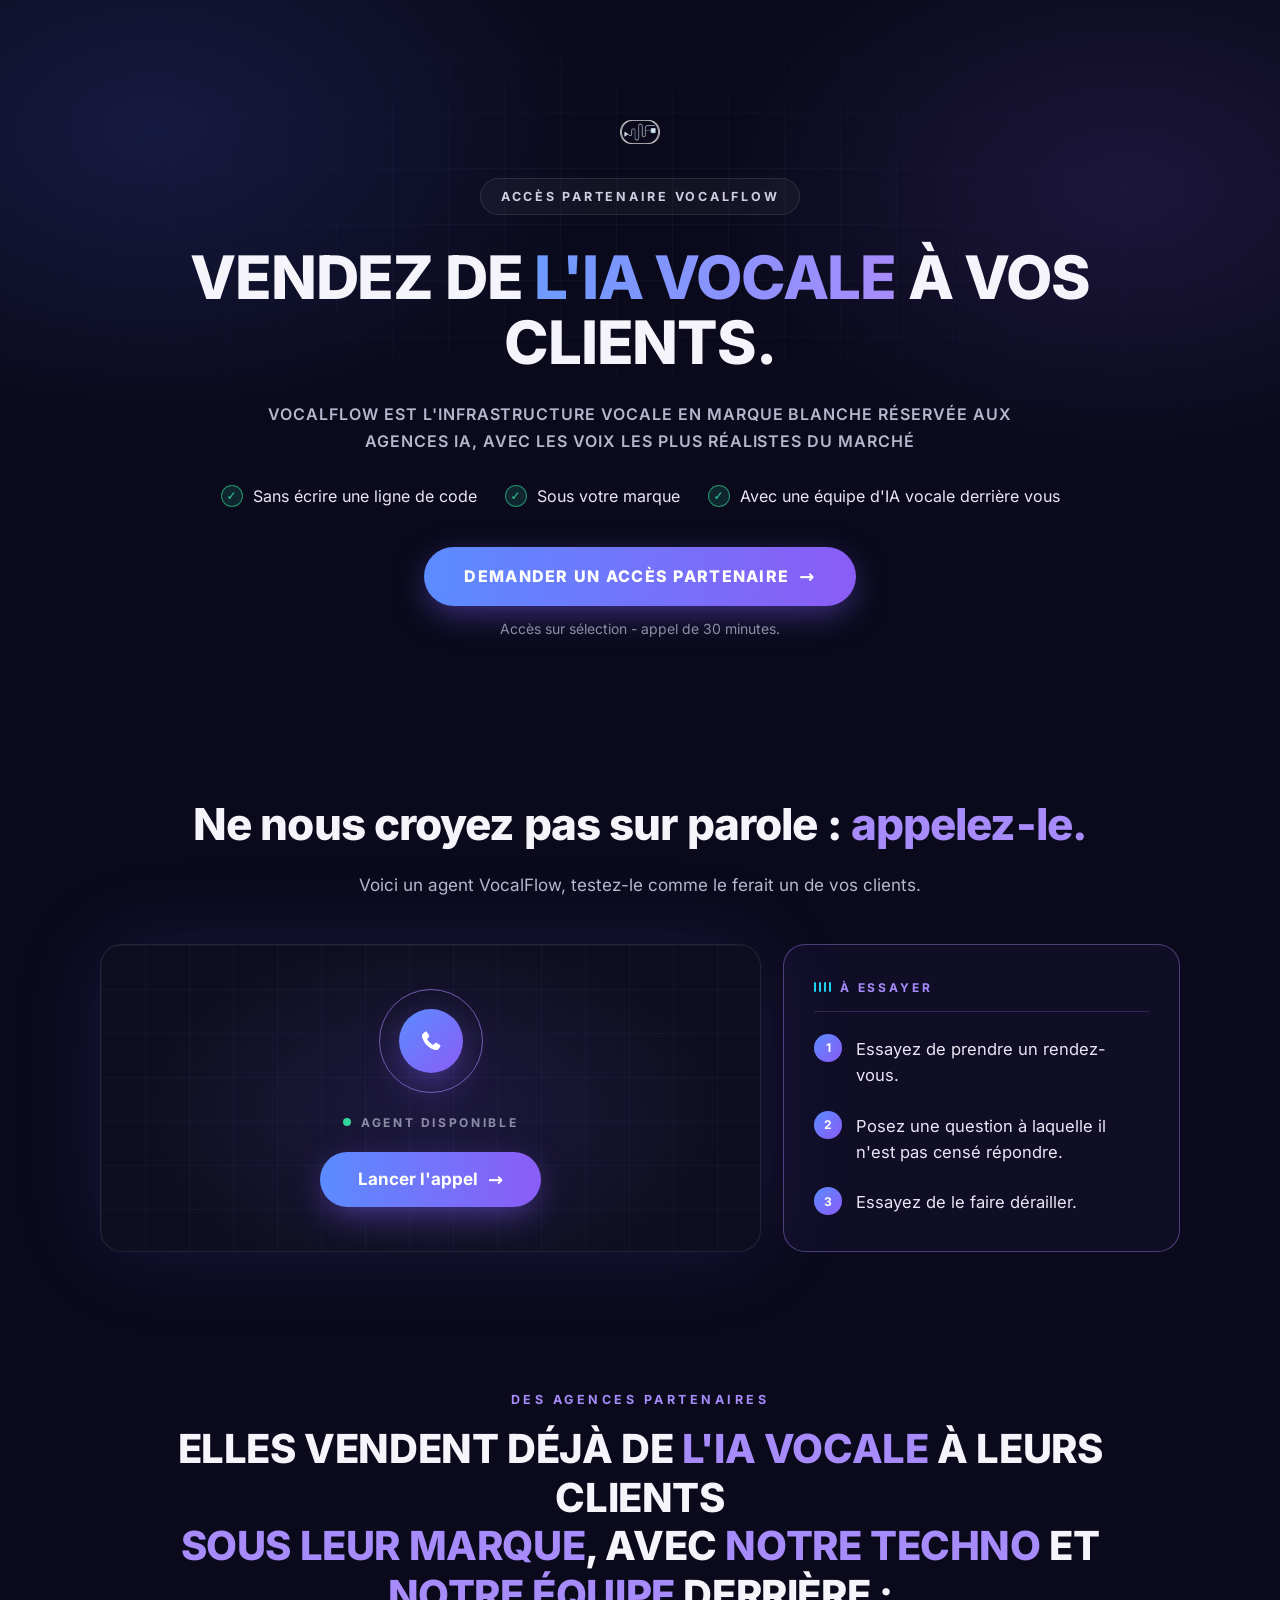
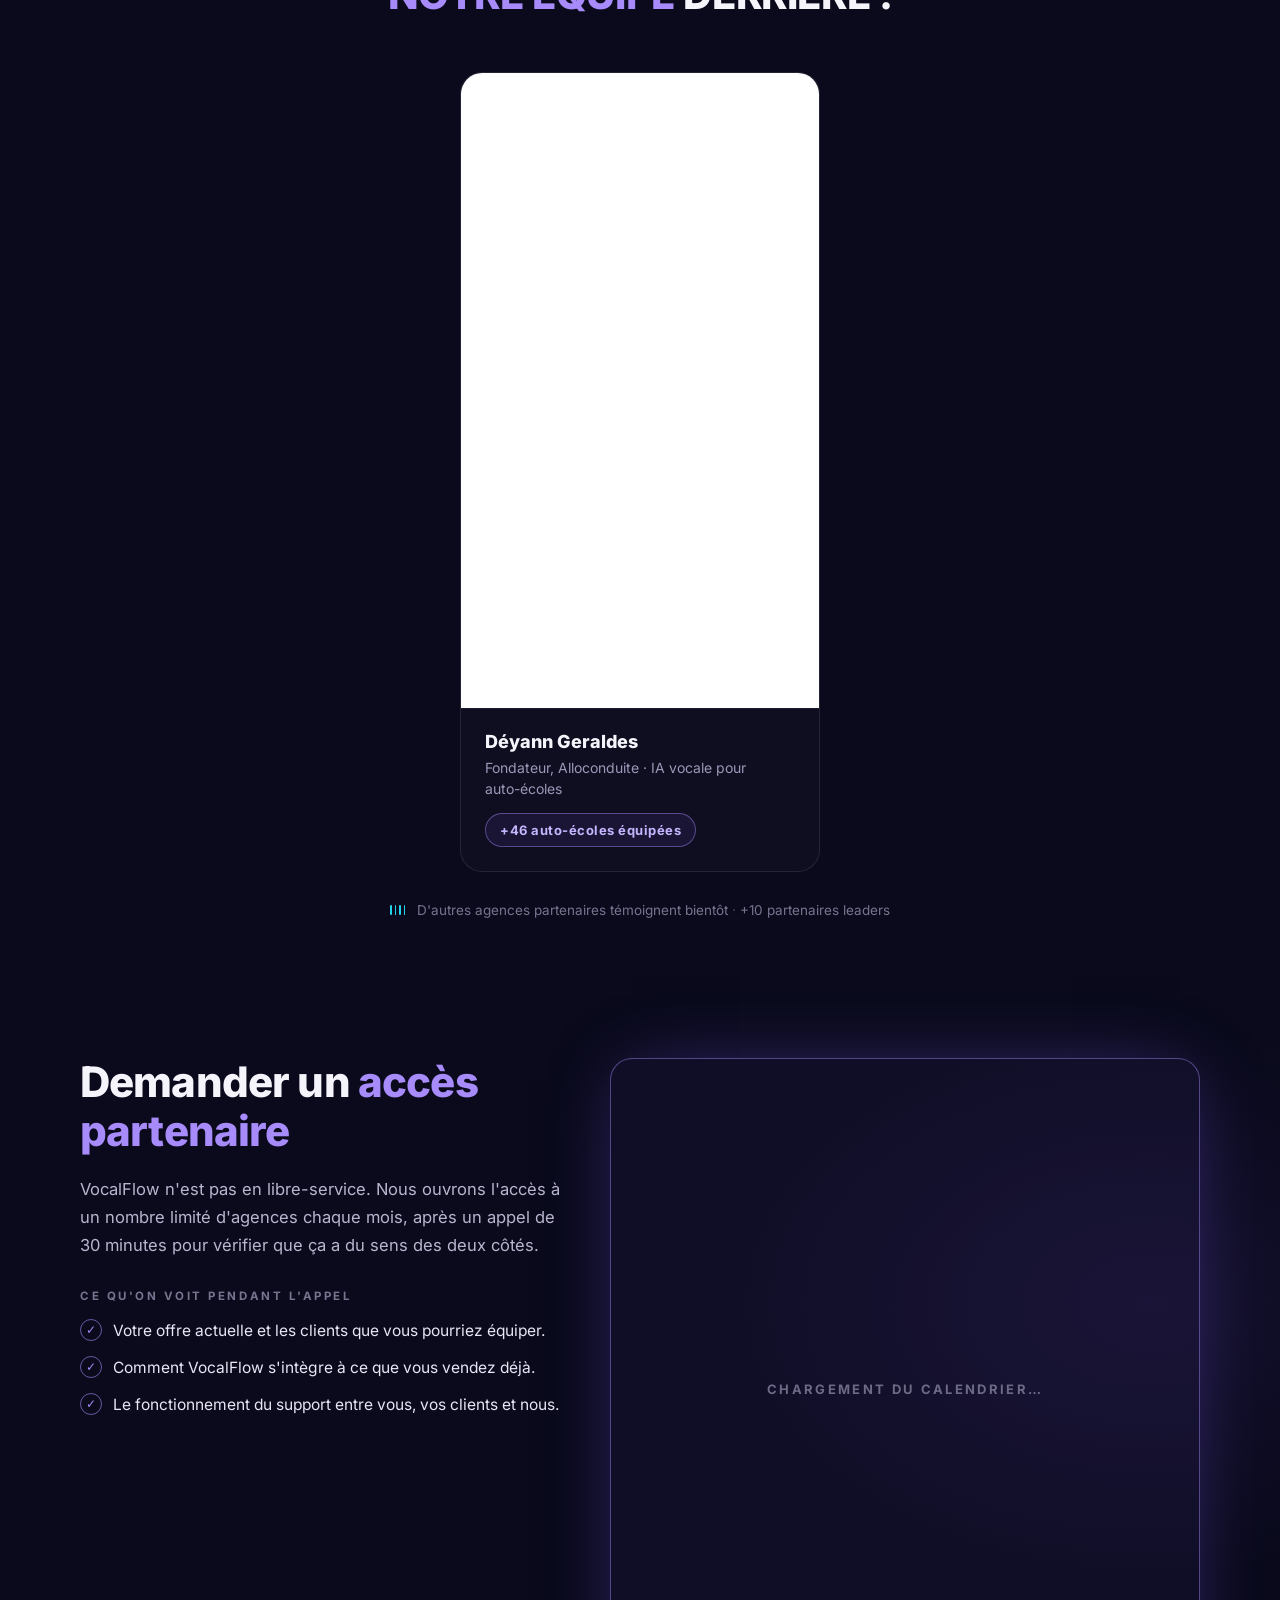
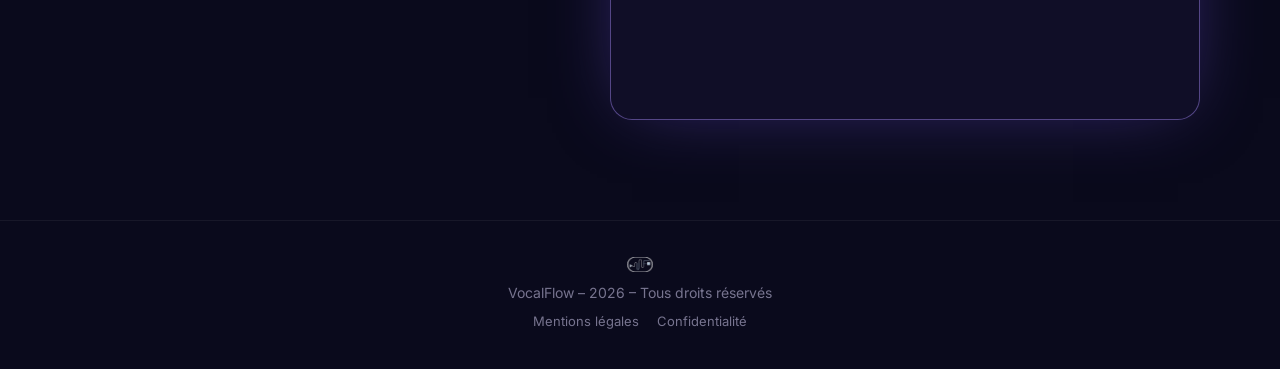
==== index.html @ cb021514 "Page partenaires VocalFlow (marque blanche) Site statique implémentant la maquette Claude Design « P" ====
<!DOCTYPE html>
<html lang="fr">
<head>
  <meta charset="utf-8">
  <meta name="viewport" content="width=device-width, initial-scale=1">
  <title>VocalFlow | Accès partenaire — IA vocale en marque blanche</title>
  <meta name="description" content="Vendez de l'IA vocale à vos clients, sous votre marque, avec une équipe d'IA vocale derrière vous. Accès partenaire sur sélection.">
  <meta name="theme-color" content="#0a0a1c">
  <meta name="color-scheme" content="dark">
  <meta property="og:type" content="website">
  <meta property="og:title" content="VocalFlow | Accès partenaire — IA vocale en marque blanche">
  <meta property="og:description" content="Vendez de l'IA vocale à vos clients, sous votre marque, avec une équipe d'IA vocale derrière vous. Accès partenaire sur sélection.">
  <meta property="og:locale" content="fr_FR">
  <meta property="og:site_name" content="VocalFlow">
  <!-- URLs absolues (obligatoires pour les aperçus LinkedIn/WhatsApp). Domaine supposé : partenaires.vocal-flow.fr — à confirmer.
       Si le domaine change : remplacer ici, dans les pages légales (canonical), robots.txt et sitemap.xml. -->
  <link rel="canonical" href="https://partenaires.vocal-flow.fr/">
  <meta property="og:url" content="https://partenaires.vocal-flow.fr/">
  <meta property="og:image" content="https://partenaires.vocal-flow.fr/assets/og.jpg">
  <meta property="og:image:width" content="1200">
  <meta property="og:image:height" content="630">
  <meta property="og:image:alt" content="VocalFlow — Accès partenaire">
  <meta name="twitter:card" content="summary_large_image">
  <link rel="icon" href="/favicon.ico" sizes="32x32">
  <link rel="icon" type="image/png" sizes="192x192" href="/assets/icons/icon-192.png">
  <link rel="apple-touch-icon" href="/assets/icons/apple-touch-icon.png">
  <link rel="manifest" href="/site.webmanifest">
  <link rel="preload" href="/assets/fonts/inter.woff2" as="font" type="font/woff2" crossorigin>
  <link rel="stylesheet" href="/styles.css">
  <script type="application/ld+json">
  {
    "@context": "https://schema.org",
    "@type": "Organization",
    "name": "VocalFlow",
    "url": "https://partenaires.vocal-flow.fr/",
    "logo": "https://partenaires.vocal-flow.fr/assets/vocalflow-logo.png",
    "description": "Infrastructure d'IA vocale en marque blanche réservée aux agences IA.",
    "email": "contact@vocal-flow.fr",
    "founder": {
      "@type": "Person",
      "name": "Yassir Larabi",
      "jobTitle": "Fondateur de VocalFlow",
      "sameAs": ["https://www.linkedin.com/in/yassir-larabi/"]
    },
    "address": { "@type": "PostalAddress", "addressLocality": "Aulnay-sous-Bois", "postalCode": "93600", "addressCountry": "FR" }
  }
  </script>
</head>
<body>
  <a class="skip-link" href="#hero">Aller au contenu</a>

  <!-- Halo qui suit la souris (pointeurs fins uniquement, voir main.js) -->
  <div class="spot" aria-hidden="true"></div>

  <div id="top" class="page">
    <main>

      <!-- 1 Hero -->
      <section id="hero" class="hero" aria-labelledby="hero-title">
        <div class="hero__grid" aria-hidden="true"></div>
        <div class="hero__inner">
          <div class="hero__logo rise">
            <picture><source type="image/webp" srcset="/assets/vocalflow-logo-240.webp"><img src="/assets/vocalflow-logo-240.png" alt="VocalFlow" width="240" height="143"></picture>
          </div>
          <div class="hero__pillwrap rise">
            <div class="pill"><span class="pill__text">Accès partenaire VocalFlow</span></div>
          </div>
          <h1 id="hero-title" class="hero__title rise">Vendez de <span class="grad-text">l'IA vocale</span> à vos clients.</h1>
          <p class="hero__lead rise">VocalFlow est l'infrastructure vocale en marque blanche réservée aux agences IA, avec les voix les plus réalistes du marché</p>
          <ul class="hero__checks rise" role="list">
            <li><span class="check check--green" aria-hidden="true">✓</span><span>Sans écrire une ligne de code</span></li>
            <li><span class="check check--green" aria-hidden="true">✓</span><span>Sous votre marque</span></li>
            <li><span class="check check--green" aria-hidden="true">✓</span><span>Avec une équipe d'IA vocale derrière vous</span></li>
          </ul>
          <div class="cta-block rise">
            <a href="#acces" class="btn btn--primary btn--hero">Demander un accès partenaire <span class="arrow" aria-hidden="true">→</span></a>
            <div class="cta-block__note">Accès sur sélection - appel de 30 minutes.</div>
          </div>
        </div>
      </section>

      <!-- 2 Test en direct -->
      <section id="demo-live" class="demo" aria-labelledby="demo-title">
        <h2 id="demo-title" class="demo__title">Ne nous croyez pas sur parole : <span class="accent">appelez-le.</span></h2>
        <p class="lead">Voici un agent VocalFlow, testez-le comme le ferait un de vos clients.</p>
        <div class="demo__grid">

          <div class="demo__card">
            <!-- Étape 0 : agent disponible -->
            <div class="demo__idle" data-step="0">
              <div class="rings" aria-hidden="true">
                <span class="rings__ring"></span>
                <span class="rings__ring rings__ring--late"></span>
                <span class="rings__core">
                  <svg width="26" height="26" viewBox="0 0 24 24" fill="none" aria-hidden="true"><path d="M6.6 3.5c.5-.4 1.2-.3 1.6.2l2 2.9c.4.5.3 1.2-.1 1.6l-1.3 1.2c-.3.3-.4.8-.2 1.2a12.5 12.5 0 0 0 4.8 4.8c.4.2.9.1 1.2-.2l1.2-1.3c.4-.4 1.1-.5 1.6-.1l2.9 2c.5.4.6 1.1.2 1.6l-1.3 1.7c-.8 1-2.1 1.5-3.4 1.1C10 18.7 5.3 14 3.8 8.2 3.4 6.9 3.9 5.6 4.9 4.8z" fill="#fff"></path></svg>
                </span>
              </div>
              <div class="status"><span class="status__dot" aria-hidden="true"></span><span class="status__text">Agent disponible</span></div>
              <button type="button" class="btn btn--primary btn--demo demo__reveal">Lancer l'appel <span class="arrow" aria-hidden="true">→</span></button>
            </div>

            <!-- Étape 1 : formulaire -->
            <form class="demo__form" data-step="1" hidden novalidate="false">
              <div class="status"><span class="status__dot" aria-hidden="true"></span><span class="status__text">Agent prêt à décrocher</span></div>
              <div class="demo__form-title">Une dernière étape avant l'appel</div>
              <label class="sr-only" for="lead-prenom">Votre prénom</label>
              <input id="lead-prenom" class="field" type="text" name="prenom" placeholder="Votre prénom" required autocomplete="given-name">
              <label class="sr-only" for="lead-email">Votre email professionnel</label>
              <input id="lead-email" class="field" type="email" name="email" placeholder="Votre email professionnel" required autocomplete="email">
              <button type="submit" class="btn btn--primary btn--submit">Afficher le numéro de l'agent →</button>
            </form>

            <!-- Étape 2 : numéro révélé -->
            <div class="demo__revealed" data-step="2" hidden tabindex="-1">
              <div class="demo__greeting">C'est à vous : appelez-le maintenant.</div>
              <a href="tel:+33189316089" class="demo__phone grad-text">+33 1 89 31 60 89</a>
              <div class="status status--small"><span class="status__dot status__dot--small" aria-hidden="true"></span><span class="status__hint">Notre agent décroche dans la seconde, 24h/24.</span></div>
            </div>
          </div>

          <aside class="demo__tips" aria-labelledby="tips-title">
            <div id="tips-title" class="demo__tips-head">
              <span class="wave" aria-hidden="true"><span></span><span></span><span></span><span></span></span>À essayer
            </div>
            <ol class="tips" role="list">
              <li><span class="tips__num" aria-hidden="true">1</span><span>Essayez de prendre un rendez-vous.</span></li>
              <li><span class="tips__num" aria-hidden="true">2</span><span>Posez une question à laquelle il n'est pas censé répondre.</span></li>
              <li><span class="tips__num" aria-hidden="true">3</span><span>Essayez de le faire dérailler.</span></li>
            </ol>
          </aside>

        </div>
      </section>

      <!-- 3 Témoignages -->
      <section id="temoignages" class="temo" aria-labelledby="temo-title">
        <p class="eyebrow">Des agences partenaires</p>
        <h2 id="temo-title" class="temo__title">Elles vendent déjà de <span class="accent">l'IA vocale</span> à leurs clients<br><span class="accent">sous leur marque</span>, avec <span class="accent">notre techno</span> et <span class="accent">notre équipe</span> derrière :</h2>

        <!-- Ajouter les prochains témoignages ici (copier un article) : la grille passe automatiquement en 2 puis 3 colonnes.
             À partir de 2 témoignages, retirer le bloc .temo__soon ci-dessous. -->
        <div class="temo__grid">
          <article class="temo__card">
            <div class="temo__video">
              <iframe src="https://play.gumlet.io/embed/6aafdd962ee0c1102cb9f667" title="Témoignage Déyann Geraldes, Alloconduite" loading="lazy" allow="autoplay; fullscreen; picture-in-picture; encrypted-media" allowfullscreen></iframe>
            </div>
            <div class="temo__body">
              <div>
                <div class="temo__name">Déyann Geraldes</div>
                <div class="temo__role">Fondateur, Alloconduite · IA vocale pour auto-écoles</div>
              </div>
              <span class="temo__badge">+46 auto-écoles équipées</span>
            </div>
          </article>
        </div>

        <div class="temo__soon">
          <span class="wave" aria-hidden="true"><span></span><span></span><span></span><span></span></span>
          <span class="temo__soon-text">D'autres agences partenaires témoignent bientôt <span class="temo__dot">·</span> +10 partenaires leaders</span>
        </div>
      </section>

      <!-- 4 Accès partenaire -->
      <section id="acces" class="access" aria-labelledby="access-title">
        <div class="access__grid">
          <div class="access__copy">
            <h2 id="access-title" class="access__title">Demander un <span class="accent">accès partenaire</span></h2>
            <p class="access__lead">VocalFlow n'est pas en libre-service. Nous ouvrons l'accès à un nombre limité d'agences chaque mois, après un appel de 30 minutes pour vérifier que ça a du sens des deux côtés.</p>
            <div class="access__kicker">Ce qu'on voit pendant l'appel</div>
            <ul class="checklist" role="list">
              <li><span class="check" aria-hidden="true">✓</span><span>Votre offre actuelle et les clients que vous pourriez équiper.</span></li>
              <li><span class="check" aria-hidden="true">✓</span><span>Comment VocalFlow s'intègre à ce que vous vendez déjà.</span></li>
              <li><span class="check" aria-hidden="true">✓</span><span>Le fonctionnement du support entre vous, vos clients et nous.</span></li>
            </ul>
          </div>
          <div class="access__cal">
            <div class="access__loading" aria-hidden="true">Chargement du calendrier…</div>
            <!-- L'URL Calendly est centralisée dans main.js (CALENDLY_URL) ; celle-ci sert de repli sans JS. -->
            <iframe class="access__iframe" data-calendly src="https://calendly.com/contact-vocal-flow/appel-d-acces-vocalflow?hide_gdpr_banner=1&amp;background_color=0d0d22&amp;text_color=f5f4fb&amp;primary_color=8b5cf6" title="Réserver un appel partenaire" loading="lazy"></iframe>
          </div>
        </div>
      </section>

    </main>

    <!-- Pied de page -->
    <footer class="footer">
      <div class="footer__inner">
        <picture><source type="image/webp" srcset="/assets/vocalflow-logo-240.webp"><img src="/assets/vocalflow-logo-240.png" alt="VocalFlow" width="240" height="143" class="footer__logo"></picture>
        <span class="footer__copy">VocalFlow – 2026 – Tous droits réservés</span>
        <nav class="footer__links" aria-label="Liens légaux">
          <a href="/mentions-legales">Mentions légales</a>
          <a href="/politique-confidentialite">Confidentialité</a>
        </nav>
      </div>
    </footer>
  </div>

  <script src="/main.js" defer></script>
</body>
</html>
---- styles.css ----
/* ==========================================================================
   VocalFlow — Accès partenaire (marque blanche)
   Implémentation fidèle de design-source/Partenaires VocalFlow.dc.html
   Fond #0a0a1c, dégradés bleu → violet, police Inter (auto-hébergée).
   ========================================================================== */

/* ---------- Police auto-hébergée (Inter variable, sous-ensemble latin, licence OFL : assets/fonts/OFL-Inter.txt) ---------- */
@font-face {
  font-family: 'Inter';
  font-style: normal;
  font-weight: 400 800;
  font-display: swap;
  src: url('assets/fonts/inter.woff2') format('woff2');
  unicode-range: U+0000-00FF, U+0131, U+0152-0153, U+02BB-02BC, U+02C6, U+02DA, U+02DC, U+0304, U+0308, U+0329, U+2000-206F, U+20AC, U+2122, U+2191, U+2193, U+2212, U+2215, U+FEFF, U+FFFD;
}

:root {
  --bg: #0a0a1c;
  --bg-2: #0d0d22;

  --ink: #f5f4fb;
  --body: #b8b6cf;
  --soft: #cfcde0;
  --list: #e8e6f5;
  --muted: #9b97b8;
  --muted-2: #8f8ca8;
  --muted-3: #77748f;
  --muted-4: #6d6a85;
  --muted-5: #4f4c66;

  --accent: #a78bfa;
  --accent-2: #c4b5fd;
  --blue: #6d9bff;
  --cyan: #22d3ee;
  --green: #34d399;

  --grad-btn: linear-gradient(93deg, #5b8cff, #8b5cf6);
  --grad-text: linear-gradient(92deg, #6d9bff, #a78bfa);
  --grad-badge: linear-gradient(135deg, #5b8cff, #8b5cf6);

  --card: rgba(255, 255, 255, .02);
  --line: rgba(255, 255, 255, .09);
  --line-soft: rgba(255, 255, 255, .07);
  --line-faint: rgba(255, 255, 255, .06);
  --line-input: rgba(255, 255, 255, .12);

  --shadow-btn: 0 10px 34px -6px rgba(124, 92, 246, .55);
  --shadow-btn-hover: 0 16px 40px -6px rgba(124, 92, 246, .7);

  --font: 'Inter', system-ui, -apple-system, 'Segoe UI', Roboto, 'Helvetica Neue', Arial, sans-serif;
  --ease: cubic-bezier(.22, 1, .36, 1);

  color-scheme: dark;
}

/* ---------- Base ---------- */
*, *::before, *::after { box-sizing: border-box; }

html {
  scroll-behavior: smooth;
  scroll-padding-top: 40px;
  -webkit-text-size-adjust: 100%;
}

body {
  margin: 0;
  background: var(--bg);
  color: var(--ink);
  font-family: var(--font);
  line-height: normal; /* comme la maquette : les interlignes sont posés élément par élément */
  -webkit-font-smoothing: antialiased;
  -moz-osx-font-smoothing: grayscale;
}

.page { position: relative; overflow: clip; }

a { color: var(--accent); text-decoration: none; }
a:hover { color: var(--accent-2); }
a:focus-visible, button:focus-visible, input:focus-visible { outline: 2px solid var(--accent); outline-offset: 3px; }
.sr-only { position: absolute; width: 1px; height: 1px; padding: 0; margin: -1px; overflow: hidden; clip: rect(0 0 0 0); clip-path: inset(50%); white-space: nowrap; border: 0; }

img { display: block; max-width: 100%; height: auto; }
h1, h2, h3, p, ul, ol { margin: 0; }
ul, ol { padding: 0; list-style: none; }
@media (max-width: 1199px) { h1, h2, h3 { text-wrap: balance; } p { text-wrap: pretty; } }

.skip-link {
  position: absolute; left: 16px; top: -60px; z-index: 1000;
  padding: 10px 16px; border-radius: 999px; background: var(--ink); color: var(--bg); font-weight: 700;
}
.skip-link:focus { top: 16px; }

/* ---------- Utilitaires ---------- */
.grad-text {
  background: var(--grad-text);
  -webkit-background-clip: text; background-clip: text;
  -webkit-text-fill-color: transparent; color: transparent;
}
.accent { color: var(--accent); }

.eyebrow {
  text-align: center; font-size: 12.5px; letter-spacing: .28em; font-weight: 700;
  color: var(--accent); text-transform: uppercase;
}
.lead { max-width: 640px; margin: 20px auto 0; text-align: center; font-size: 17px; line-height: 1.7; color: var(--body); }

.check {
  width: 22px; height: 22px; border-radius: 50%; border: 1px solid rgba(167, 139, 250, .6);
  color: var(--accent); font-size: 12px; display: inline-flex; align-items: center; justify-content: center; flex-shrink: 0;
}
.check--green { background: rgba(52, 211, 153, .14); border-color: rgba(52, 211, 153, .6); color: var(--green); }
.checklist { display: flex; flex-direction: column; gap: 13px; }
.checklist li { display: flex; gap: 11px; font-size: 15.5px; line-height: 1.55; color: var(--list); }

/* ---------- Boutons ---------- */
.btn {
  display: inline-flex; align-items: center; justify-content: center; gap: 10px;
  border-radius: 999px; border: 0; font: inherit; font-weight: 700; cursor: pointer; white-space: nowrap;
  transition: transform .2s ease, box-shadow .2s ease, background-color .2s ease, color .2s ease;
}
.btn .arrow { font-size: 18px; }
.btn--primary { background: var(--grad-btn); color: #fff; box-shadow: var(--shadow-btn); }
.btn--primary:hover { color: #fff; }
.btn--hero { padding: 19px 40px; font-size: 16px; font-weight: 800; letter-spacing: .08em; text-transform: uppercase; }
.btn--demo { padding: 17px 38px; font-size: 17px; }
.btn--submit { width: 100%; padding: 16px 24px; font-size: 16.5px; }
.btn--ghost { padding: 17px 34px; font-size: 17px; font-weight: 600; background: rgba(255, 255, 255, .045); border: 1px solid rgba(255, 255, 255, .13); color: var(--ink); }
.btn--ghost:hover { background: rgba(255, 255, 255, .08); color: var(--ink); }
.btn--back { padding: 10px 18px; font-size: 14.5px; font-weight: 600; }
.btn--back__short { display: none; }
.btn--final { padding: 18px 38px; font-size: 17.5px; }

@media (hover: hover) {
  .btn--primary:hover { transform: translateY(-2px); box-shadow: var(--shadow-btn-hover); }
}

.cta-block { display: flex; flex-direction: column; align-items: center; gap: 14px; margin-top: 40px; }
.cta-block__note { font-size: 14px; color: var(--muted-2); text-align: center; }

/* ---------- Animations ---------- */
@keyframes pulseDot { 0%, 100% { opacity: 1; box-shadow: 0 0 0 0 rgba(52, 211, 153, .55); } 50% { opacity: .75; box-shadow: 0 0 0 6px rgba(52, 211, 153, 0); } }
@keyframes riseIn { from { opacity: 0; transform: translateY(26px); filter: blur(10px); } to { opacity: 1; transform: translateY(0); filter: blur(0); } }
@keyframes waveBar { 0%, 100% { transform: scaleY(.35); } 50% { transform: scaleY(1); } }
@keyframes ringOut { 0% { transform: scale(.62); opacity: .9; } 100% { transform: scale(1.35); opacity: 0; } }
@keyframes fadeOnly { from { opacity: 0; } to { opacity: 1; } }

/* Une fois l'entrée jouée, main.js pose .is-in : l'animation est retirée (libère les calques du compositeur). */
.is-in { animation: none !important; opacity: 1; transform: none; filter: none; }

.wave { display: inline-flex; align-items: center; gap: 3.5px; height: 10px; }
.wave span { width: 1.5px; height: 10px; border-radius: 2px; background: var(--cyan); transform-origin: center; animation: waveBar 1.1s ease-in-out infinite; }
.wave span:nth-child(2) { animation-duration: 1.3s; animation-delay: .15s; }
.wave span:nth-child(3) { animation-duration: .9s; animation-delay: .3s; }
.wave span:nth-child(4) { animation-duration: 1.2s; animation-delay: .45s; }

/* ---------- Halo suivant la souris ---------- */
.spot {
  position: fixed; top: 0; left: 0; width: 640px; height: 640px; margin: -320px 0 0 -320px; z-index: 0;
  pointer-events: none; will-change: transform; transform: translate3d(-1000px, -1000px, 0);
  background: radial-gradient(circle closest-side, rgba(78, 217, 234, .13), transparent 100%);
}

/* ---------- 1 Hero ---------- */
.hero {
  position: relative; padding: 120px 24px 90px;
  background-image:
    radial-gradient(700px 460px at 12% 18%, rgba(91, 108, 255, .16), transparent 65%),
    radial-gradient(640px 420px at 88% 26%, rgba(139, 92, 246, .14), transparent 65%);
}
.hero__grid {
  position: absolute; inset: 0;
  background-image: linear-gradient(rgba(148, 163, 255, .05) 1px, transparent 1px), linear-gradient(90deg, rgba(148, 163, 255, .05) 1px, transparent 1px);
  background-size: 56px 56px;
  -webkit-mask-image: radial-gradient(ellipse 75% 62% at 50% 32%, #000 0%, transparent 72%);
  mask-image: radial-gradient(ellipse 75% 62% at 50% 32%, #000 0%, transparent 72%);
}
.hero__inner { position: relative; max-width: 980px; margin: 0 auto; text-align: center; }

/* Maquette : PNG 400 × 400 dont le glyphe occupe 54,5 % de la hauteur, affiché à 44 px → logo recadré à 24 px. */
.hero__logo { display: flex; justify-content: center; margin-bottom: 34px; }
.hero__logo img { height: 24px; width: auto; }

.hero__pillwrap { display: flex; justify-content: center; }
.pill {
  display: inline-flex; align-items: center; gap: 11px; padding: 10px 20px; border-radius: 999px;
  background: rgba(255, 255, 255, .04); border: 1px solid rgba(255, 255, 255, .1);
}
.pill__text { font-size: 12.5px; letter-spacing: .22em; font-weight: 700; color: var(--soft); text-transform: uppercase; }

.hero__title {
  font-size: clamp(34px, 7.4vw, 60px); font-weight: 800; line-height: 1.08; letter-spacing: -.02em; text-transform: uppercase;
  color: var(--ink); margin: 30px auto 0; max-width: 900px;
}
.hero__lead {
  margin: 26px auto 0; max-width: 760px; font-size: clamp(14px, 1.8vw, 16px); line-height: 1.7; letter-spacing: .06em;
  font-weight: 600; text-transform: uppercase; color: var(--body);
}
.hero__checks { display: flex; justify-content: center; gap: 28px; flex-wrap: wrap; margin-top: 30px; }
.hero__checks li { display: flex; align-items: center; gap: 10px; font-size: 16px; color: var(--list); }

/* Entrées en cascade (délais de la maquette) */
.rise { animation: riseIn .85s var(--ease) both; }
.hero__logo.rise { animation-delay: .05s; }
.hero__pillwrap.rise { animation-delay: .15s; }
.hero__title.rise { animation-delay: .28s; }
.hero__lead.rise { animation-delay: .4s; }
.hero__checks.rise { animation-delay: .5s; }
.cta-block.rise { animation-delay: .62s; }

/* ---------- 2 Test en direct ---------- */
.demo { position: relative; padding: 70px 24px 40px; }
.demo__title { font-size: clamp(30px, 5.2vw, 44px); font-weight: 800; letter-spacing: -.02em; text-align: center; color: var(--ink); line-height: normal; }
.demo__grid {
  max-width: 1080px; margin: 44px auto 0; display: grid; grid-template-columns: minmax(0, 1.25fr) minmax(0, .75fr); gap: 22px; align-items: stretch;
}

.demo__card {
  position: relative; overflow: hidden; border-radius: 22px; padding: 44px 36px; text-align: center;
  background-color: var(--card); border: 1px solid var(--line);
  box-shadow: 0 0 90px rgba(124, 92, 246, .14);
  display: flex; flex-direction: column; justify-content: center;
  background-image:
    radial-gradient(420px 260px at 50% 55%, rgba(124, 92, 246, .14), transparent 70%),
    linear-gradient(rgba(148, 163, 255, .045) 1px, transparent 1px),
    linear-gradient(90deg, rgba(148, 163, 255, .045) 1px, transparent 1px);
  background-size: auto, 44px 44px, 44px 44px;
}

.demo__idle { display: flex; flex-direction: column; align-items: center; gap: 22px; }
.demo__idle[hidden], .demo__form[hidden], .demo__revealed[hidden] { display: none; }

.rings { position: relative; width: 104px; height: 104px; display: flex; align-items: center; justify-content: center; }
.rings__ring { position: absolute; inset: 0; border-radius: 50%; border: 1px solid rgba(167, 139, 250, .35); animation: ringOut 2.6s ease-out infinite; }
.rings__ring--late { animation-delay: 1.3s; }
.rings__core {
  position: relative; width: 64px; height: 64px; border-radius: 50%; background: var(--grad-badge);
  display: flex; align-items: center; justify-content: center; box-shadow: 0 12px 40px -8px rgba(124, 92, 246, .75);
}

.status { display: flex; align-items: center; justify-content: center; gap: 10px; }
.status__dot { width: 8px; height: 8px; border-radius: 50%; background: var(--green); animation: pulseDot 2s ease infinite; }
.status__dot--small { width: 7px; height: 7px; }
.status__text { font-size: 12px; letter-spacing: .22em; font-weight: 700; color: var(--muted-2); text-transform: uppercase; }
.status--small { gap: 9px; margin-top: 16px; }
.status__hint { font-size: 14.5px; color: var(--muted); }

.demo__form {
  max-width: 420px; width: 100%; margin: 0 auto; display: flex; flex-direction: column; align-items: stretch; gap: 14px;
  animation: riseIn .6s var(--ease) both;
}
.demo__form-title { font-size: 24px; font-weight: 800; letter-spacing: -.01em; color: var(--ink); line-height: 1.25; margin-bottom: 8px; }
.field {
  width: 100%; padding: 15px 18px; border-radius: 12px; background: rgba(255, 255, 255, .04); border: 1px solid var(--line-input);
  color: var(--ink); font-size: 15.5px; font-family: inherit; outline: none; transition: border-color .2s ease, background-color .2s ease;
}
.field::placeholder { color: var(--muted-2); }
.field:focus { border-color: rgba(167, 139, 250, .7); background: rgba(139, 92, 246, .06); }
.field:focus-visible { outline: none; }

.demo__revealed { outline: none; }
.demo__greeting { font-size: 22px; font-weight: 700; letter-spacing: -.01em; color: var(--ink); animation: riseIn .7s var(--ease) both; }
.demo__phone {
  display: block; margin-top: 14px; font-size: clamp(34px, 8vw, 56px); font-weight: 800; letter-spacing: -.01em; line-height: 1.1;
  animation: riseIn .7s var(--ease) .08s both;
}
.demo__revealed .status--small { animation: riseIn .7s var(--ease) .16s both; }

.demo__tips {
  background: rgba(139, 92, 246, .05); border: 1px solid rgba(167, 139, 250, .4); border-radius: 22px; padding: 32px 30px;
  display: flex; flex-direction: column; justify-content: center; gap: 22px;
}
.demo__tips-head {
  display: flex; align-items: center; gap: 9px; font-size: 12px; letter-spacing: .24em; font-weight: 700; color: var(--accent);
  text-transform: uppercase; padding-bottom: 16px; border-bottom: 1px solid rgba(167, 139, 250, .2);
}
.tips { display: flex; flex-direction: column; gap: 22px; }
.tips li { display: flex; gap: 14px; align-items: flex-start; font-size: 16.5px; line-height: 1.6; color: var(--list); }
.tips li > span:last-child { padding-top: 2px; }
.tips__num {
  width: 28px; height: 28px; border-radius: 50%; background: var(--grad-badge); flex-shrink: 0;
  display: inline-flex; align-items: center; justify-content: center; font-weight: 700; font-size: 12px; color: #fff;
}

/* ---------- 3 Témoignages ---------- */
.temo { padding: 100px 24px 40px; }
.temo__title {
  font-size: clamp(26px, 4.6vw, 40px); font-weight: 800; letter-spacing: -.01em; line-height: 1.22; text-align: center; text-transform: uppercase;
  color: var(--ink); margin: 18px auto 0; max-width: 1000px;
}
/* Maquette : repeat(min(n, 3), 360px) centré → auto-fit sur 360 px donne 1, 2 ou 3 colonnes selon le nombre de cartes. */
.temo__grid {
  max-width: 1180px; margin: 52px auto 0; display: grid; grid-template-columns: repeat(auto-fit, min(360px, 100%));
  gap: 22px; align-items: stretch; justify-content: center;
}
.temo__card { background: var(--card); border: 1px solid var(--line); border-radius: 22px; overflow: hidden; display: flex; flex-direction: column; }
.temo__video { position: relative; aspect-ratio: 9 / 16; background: var(--bg-2); border-bottom: 1px solid var(--line-soft); }
.temo__video iframe { position: absolute; inset: 0; width: 100%; height: 100%; border: 0; display: block; }
.temo__body { padding: 22px 24px 24px; display: flex; flex-direction: column; gap: 14px; }
.temo__name { font-size: 18px; font-weight: 800; color: var(--ink); }
.temo__role { margin-top: 5px; font-size: 14px; line-height: 1.5; color: var(--muted); }
.temo__badge {
  align-self: flex-start; display: inline-flex; align-items: center; gap: 8px; padding: 8px 14px; border-radius: 999px;
  background: rgba(139, 92, 246, .1); border: 1px solid rgba(167, 139, 250, .45); color: var(--accent-2);
  font-size: 13px; font-weight: 700; letter-spacing: .04em; white-space: nowrap;
}
.temo__soon { display: flex; align-items: center; justify-content: center; gap: 12px; margin-top: 30px; text-align: center; flex-wrap: wrap; }
.temo__soon .wave { gap: 3px; }
.temo__soon-text { font-size: 13.5px; color: var(--muted-3); }
.temo__dot { color: var(--muted-5); }

/* ---------- 4 Accès partenaire ---------- */
.access { position: relative; padding: 100px 24px; background-image: radial-gradient(640px 420px at 90% 40%, rgba(139, 92, 246, .08), transparent 65%); }
.access__grid { max-width: 1120px; margin: 0 auto; display: grid; grid-template-columns: minmax(0, .9fr) minmax(0, 1.1fr); gap: 48px; align-items: start; }
.access__title { font-size: clamp(30px, 5vw, 42px); font-weight: 800; letter-spacing: -.02em; line-height: 1.15; color: var(--ink); }
.access__lead { margin: 20px 0 0; font-size: 16.5px; line-height: 1.7; color: var(--body); }
.access__kicker { margin-top: 30px; font-size: 11.5px; letter-spacing: .22em; color: var(--muted-3); font-weight: 700; text-transform: uppercase; }
.access__copy .checklist { margin-top: 16px; }
.access__cal {
  position: relative; min-height: 640px; overflow: hidden; border-radius: 22px;
  background: rgba(139, 92, 246, .05); border: 1px solid rgba(167, 139, 250, .45);
  box-shadow: 0 0 70px -22px rgba(124, 92, 246, .5);
}
.access__loading {
  position: absolute; inset: 0; display: flex; align-items: center; justify-content: center; pointer-events: none;
  color: var(--muted-4); font-size: 13px; letter-spacing: .18em; font-weight: 700; text-transform: uppercase;
}
.access__iframe { position: relative; display: block; width: 100%; height: 660px; border: 0; background: transparent; }

/* ---------- Pied de page ---------- */
.footer { border-top: 1px solid var(--line-faint); }
.footer__inner { max-width: 1400px; margin: 0 auto; padding: 36px 40px 40px; display: flex; flex-direction: column; align-items: center; gap: 12px; }
.footer__logo { height: 15px; width: auto; opacity: .85; } /* 28 px dans la maquette × 0,545 (logo recadré) */
.footer__copy { font-size: 14px; color: var(--muted-3); }
.footer__links { display: flex; gap: 18px; flex-wrap: wrap; justify-content: center; }
.footer__links a { font-size: 13px; color: var(--muted-3); }
.footer__links a:hover, .footer__links a[aria-current="page"] { color: var(--accent-2); }

/* ---------- Pages simples : mentions légales, confidentialité, 404 ---------- */
.nav-wrap { position: sticky; top: 0; z-index: 60; background: rgba(8, 8, 24, .66); border-bottom: 1px solid rgba(255, 255, 255, .05); backdrop-filter: blur(16px); -webkit-backdrop-filter: blur(16px); }
.nav { max-width: 1400px; margin: 0 auto; padding: 0 40px; height: 76px; display: flex; align-items: center; justify-content: space-between; gap: 16px; }
.brand { display: flex; align-items: center; gap: 11px; }
.brand img { height: 21px; width: auto; }
.brand__name { font-weight: 800; font-size: 19px; letter-spacing: -.01em; }
.brand__name.grad-text { background: linear-gradient(92deg, #8fb0ff, #a78bfa); -webkit-background-clip: text; background-clip: text; }

.simple { max-width: 820px; margin: 0 auto; padding: 56px 24px 96px; }
.simple--center { text-align: center; display: flex; flex-direction: column; align-items: center; gap: 18px; padding-top: 22vh; min-height: 70vh; }
.simple--center h1 { font-size: clamp(30px, 4.6vw, 48px); font-weight: 800; letter-spacing: -.02em; }
.simple--center p { color: var(--body); max-width: 520px; line-height: 1.6; }
.simple--center .btn { margin-top: 8px; }
.simple--center .eyebrow { margin-bottom: -6px; }

.legal h1 { font-size: clamp(32px, 5vw, 52px); font-weight: 800; letter-spacing: -.02em; line-height: 1.1; margin: 14px 0; }
.legal__intro { color: var(--body); font-size: 16px; line-height: 1.65; margin: 0 0 10px; }
.legal__date { color: var(--muted-2); font-size: 12px; letter-spacing: .2em; font-weight: 700; text-transform: uppercase; margin: 0 0 44px; }
.legal__card { border: 1px solid var(--line); border-radius: 18px; background: var(--card); padding: clamp(22px, 4vw, 36px); margin-bottom: 20px; }
.legal__card h2 { font-size: 21px; font-weight: 700; letter-spacing: -.01em; margin: 0 0 16px; }
.legal__card p { margin: 0 0 14px; color: var(--soft); font-size: 15.5px; line-height: 1.65; }
.legal__card p:last-child { margin-bottom: 0; }
.legal__card ul { margin: 0 0 14px; padding-left: 20px; list-style: disc; color: var(--soft); font-size: 15.5px; line-height: 1.75; }
.legal__card ul:last-child { margin-bottom: 0; }
.legal__card strong { color: var(--ink); font-weight: 600; }
.legal__card .hint { color: var(--muted-2); }
.legal__card dl { display: grid; grid-template-columns: auto 1fr; gap: 12px 26px; margin: 0; font-size: 15.5px; line-height: 1.55; }
.legal__card dt { color: var(--muted-2); font-size: 13px; letter-spacing: .04em; padding-top: 2px; line-height: 1.55; }
.legal__card dd { margin: 0; color: var(--ink); }
.legal__card dl + p { margin-top: 16px; }
.legal__callout { border-left: 2px solid var(--accent); padding: 4px 0 4px 18px; color: var(--soft); font-size: 15px; line-height: 1.65; }
.legal__outro { margin: 36px 0 0; color: var(--muted-2); font-size: 14px; }
.legal .eyebrow { text-align: left; }

/* ---------- Mouvement réduit ----------
   Les entrées, l'onde et les anneaux restent, mais en fondus seuls : plus de déplacement, de zoom ni de flou. */
@media (prefers-reduced-motion: reduce) {
  html { scroll-behavior: auto; }
  .rise, .demo__form, .demo__greeting, .demo__phone, .demo__revealed .status--small { animation-name: fadeOnly; }
  .rings__ring { animation: none; opacity: .5; }
  .btn, .field { transition: none; }
  .btn--primary:hover { transform: none; }
}

/* ---------- Responsive ---------- */
@media (max-width: 900px) {
  .nav { padding: 0 20px; height: 64px; }
  .demo__grid, .access__grid { grid-template-columns: 1fr; }
  .access__grid { gap: 36px; }
  .access__cal { min-height: 0; }
  .footer__inner { padding: 30px 20px 34px; }
  .temo, .access { padding-top: 72px; }
  .access { padding-bottom: 72px; }
}

@media (max-width: 720px) {
  .btn--back__full { display: none; }
  .btn--back__short { display: inline; }
  .brand img { height: 19px; }
  .brand__name { font-size: 17px; }
  .hero { padding: 88px 20px 64px; }
  .hero__checks { flex-direction: column; align-items: center; gap: 14px; }
  .btn--hero { padding: 17px 26px; font-size: 14px; white-space: normal; text-align: center; }
  .demo { padding: 56px 20px 32px; }
  .demo__card { padding: 36px 22px; }
  .demo__tips { padding: 26px 22px; }
  .temo { padding: 72px 20px 32px; }
  .access { padding: 64px 20px; }
  .access__iframe { height: 760px; } /* Calendly empile les étapes sur mobile */
  .btn--submit { white-space: normal; }
}

@media (max-width: 400px) {
  .btn--demo { padding: 15px 28px; font-size: 16px; }
  .simple { padding-top: 40px; }
}
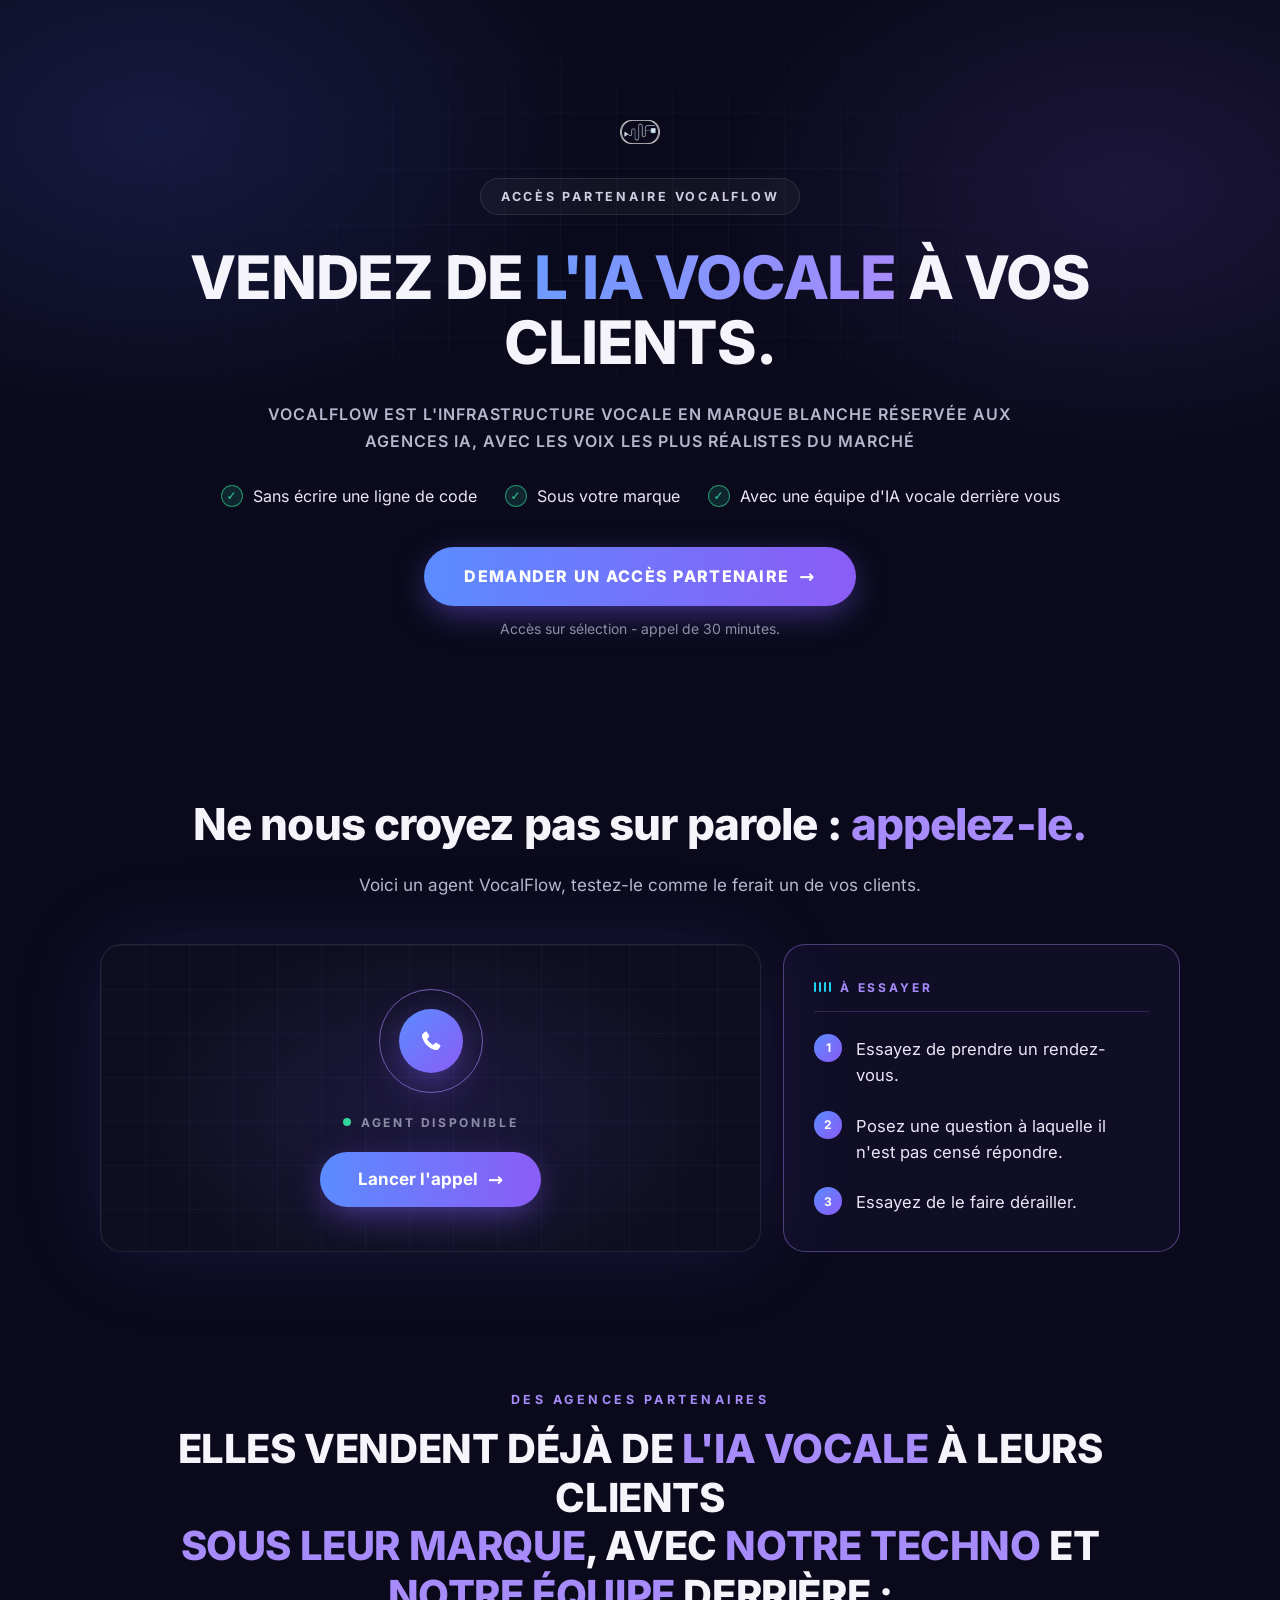
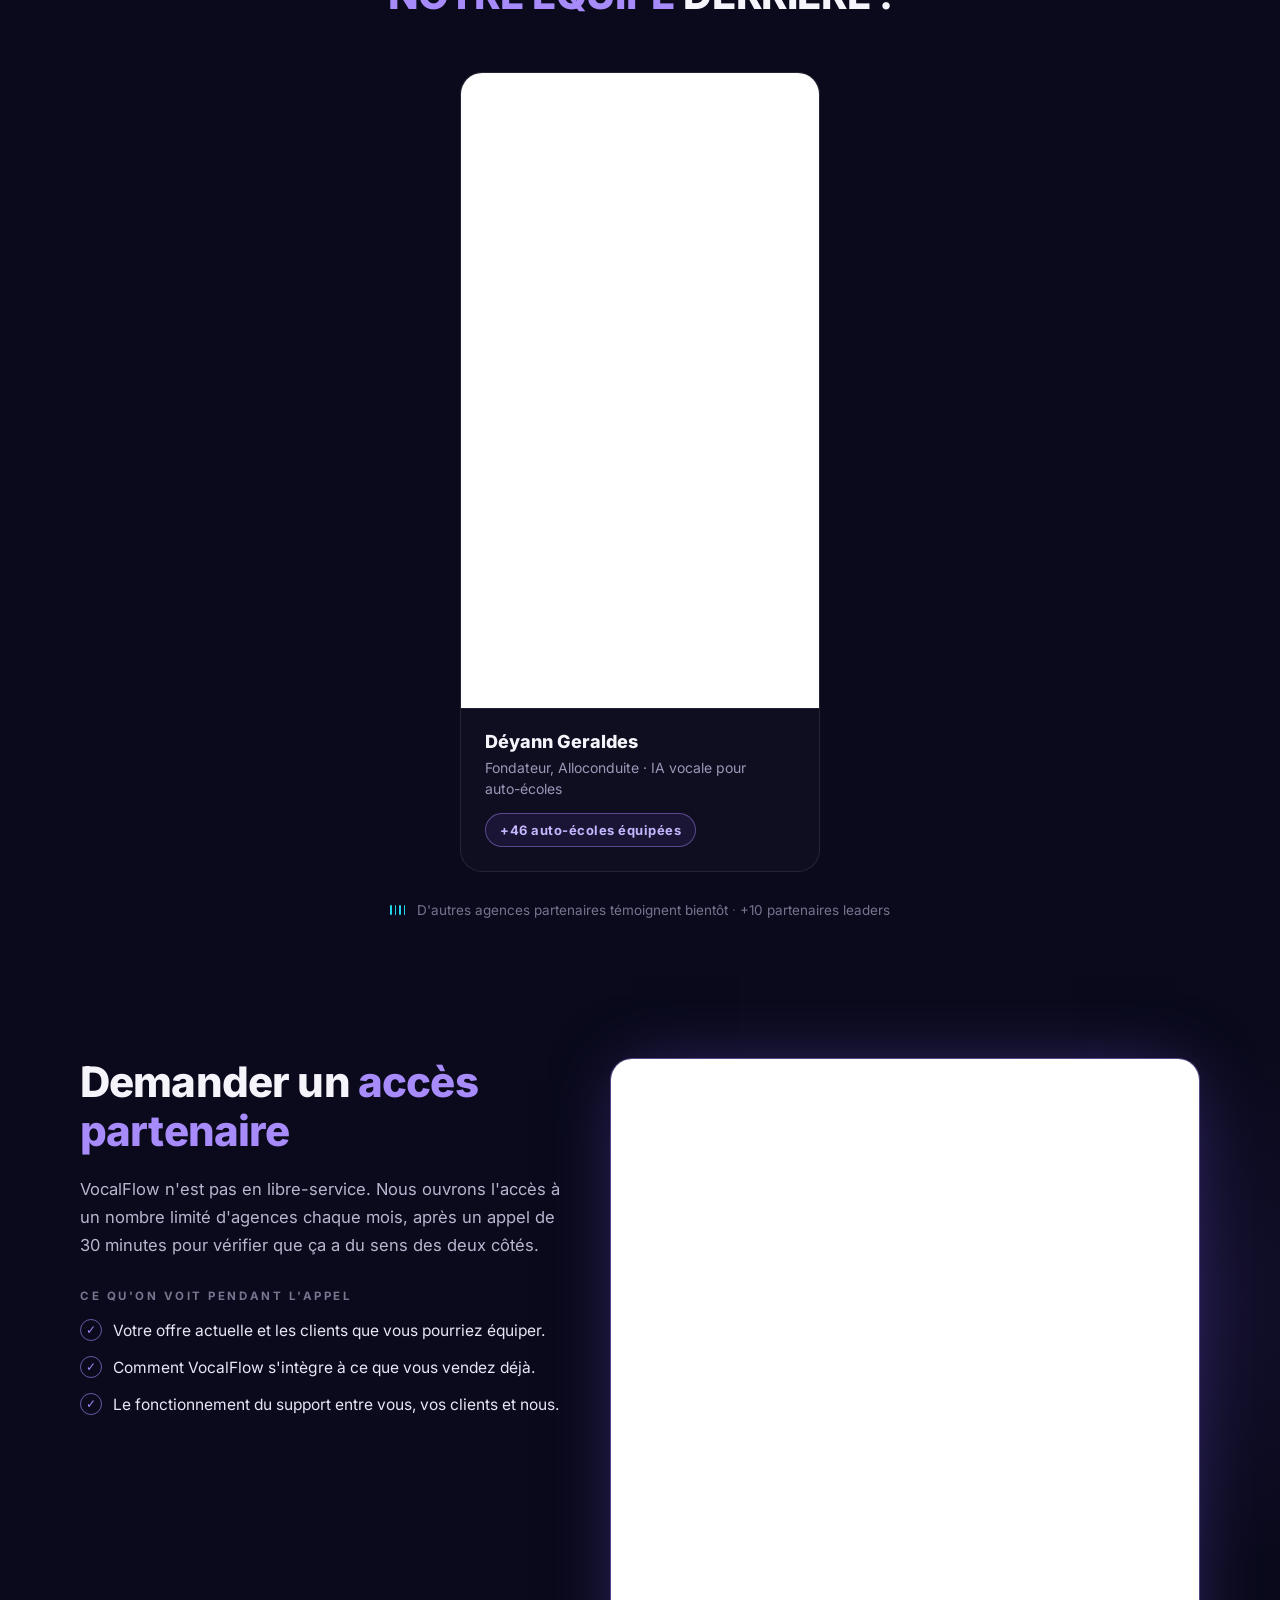
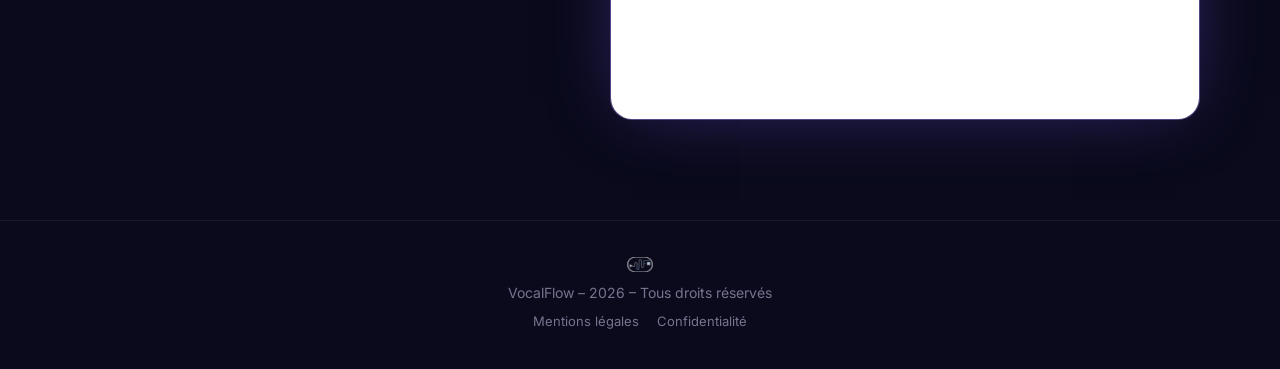
==== commit 2dbdb6b0: "Règles mobile de la maquette Claude Design (< 768 px) Reporte le bloc @media ajouté dans Claude Desi" ====
--- a/index.html
+++ b/index.html
@@ -135,7 +135,7 @@
       <!-- 3 Témoignages -->
       <section id="temoignages" class="temo" aria-labelledby="temo-title">
         <p class="eyebrow">Des agences partenaires</p>
-        <h2 id="temo-title" class="temo__title">Elles vendent déjà de <span class="accent">l'IA vocale</span> à leurs clients<br><span class="accent">sous leur marque</span>, avec <span class="accent">notre techno</span> et <span class="accent">notre équipe</span> derrière :</h2>
+        <h2 id="temo-title" class="temo__title">Elles vendent déjà de <span class="accent">l'IA vocale</span> à leurs clients<br> <span class="accent">sous leur marque</span>, avec <span class="accent">notre techno</span> et <span class="accent">notre équipe</span> derrière :</h2>
 
         <!-- Ajouter les prochains témoignages ici (copier un article) : la grille passe automatiquement en 2 puis 3 colonnes.
              À partir de 2 témoignages, retirer le bloc .temo__soon ci-dessous. -->
--- a/styles.css
+++ b/styles.css
@@ -370,44 +370,43 @@
 .legal .eyebrow { text-align: left; }
 
 /* ---------- Mouvement réduit ----------
-   Les entrées, l'onde et les anneaux restent, mais en fondus seuls : plus de déplacement, de zoom ni de flou. */
-@media (prefers-reduced-motion: reduce) {
-  html { scroll-behavior: auto; }
-  .rise, .demo__form, .demo__greeting, .demo__phone, .demo__revealed .status--small { animation-name: fadeOnly; }
-  .rings__ring { animation: none; opacity: .5; }
-  .btn, .field { transition: none; }
-  .btn--primary:hover { transform: none; }
-}
-
-/* ---------- Responsive ---------- */
-@media (max-width: 900px) {
+   Volontairement non géré : la maquette Claude Design joue toutes les animations (anneaux, entrées, onde, point)
+   même quand Windows/macOS demandent un mouvement réduit, et le site doit lui être identique. */
+
+/* ---------- Responsive ----------
+   Règles mobile de la maquette (bloc @media (max-width:768px) avec attributs data-m), reportées classe par classe. */
+@media (max-width: 768px) {
   .nav { padding: 0 20px; height: 64px; }
-  .demo__grid, .access__grid { grid-template-columns: 1fr; }
-  .access__grid { gap: 36px; }
-  .access__cal { min-height: 0; }
-  .footer__inner { padding: 30px 20px 34px; }
-  .temo, .access { padding-top: 72px; }
-  .access { padding-bottom: 72px; }
-}
-
-@media (max-width: 720px) {
   .btn--back__full { display: none; }
   .btn--back__short { display: inline; }
   .brand img { height: 19px; }
   .brand__name { font-size: 17px; }
-  .hero { padding: 88px 20px 64px; }
-  .hero__checks { flex-direction: column; align-items: center; gap: 14px; }
-  .btn--hero { padding: 17px 26px; font-size: 14px; white-space: normal; text-align: center; }
-  .demo { padding: 56px 20px 32px; }
-  .demo__card { padding: 36px 22px; }
-  .demo__tips { padding: 26px 22px; }
-  .temo { padding: 72px 20px 32px; }
-  .access { padding: 64px 20px; }
-  .access__iframe { height: 760px; } /* Calendly empile les étapes sur mobile */
+
+  /* data-m="hero" / "h1" / "sub" / "checks" / "cta" */
+  .hero { padding: 72px 20px 60px; }
+  .hero__title { font-size: 38px; line-height: 1.12; margin-top: 24px; }
+  .hero__lead { font-size: 13px; letter-spacing: .05em; margin-top: 20px; }
+  .hero__checks { flex-direction: column; align-items: flex-start; gap: 12px; margin: 26px auto 0; width: max-content; max-width: 100%; }
+  .btn--hero { padding: 17px 26px; font-size: 14px; letter-spacing: .05em; text-align: center; justify-content: center; width: 100%; white-space: normal; }
+
+  /* data-m="sec" / "h2" / "grid" / "card" / "btn" / "tel" */
+  .demo, .temo, .access { padding: 60px 20px 30px; }
+  .demo__title, .temo__title, .access__title { font-size: 30px; line-height: 1.2; }
+  .temo__title br { display: none; }
+  .demo__grid, .access__grid { grid-template-columns: minmax(0, 1fr); gap: 18px; }
+  .demo__card, .demo__tips { padding: 30px 22px; }
+  .btn--demo { padding: 15px 26px; font-size: 16px; }
+  .demo__phone { font-size: 34px; }
   .btn--submit { white-space: normal; }
-}
-
-@media (max-width: 400px) {
-  .btn--demo { padding: 15px 28px; font-size: 16px; }
+
+  /* data-m="temo" / "soon" */
+  .temo__grid { grid-template-columns: minmax(0, 1fr); max-width: 360px; }
+  .temo__soon { text-align: center; padding: 0 8px; }
+
+  /* data-m="cal" / "calf" */
+  .access__cal { min-height: 0; }
+  .access__iframe { height: 760px; }
+
+  .footer__inner { padding: 30px 20px 34px; }
   .simple { padding-top: 40px; }
 }
